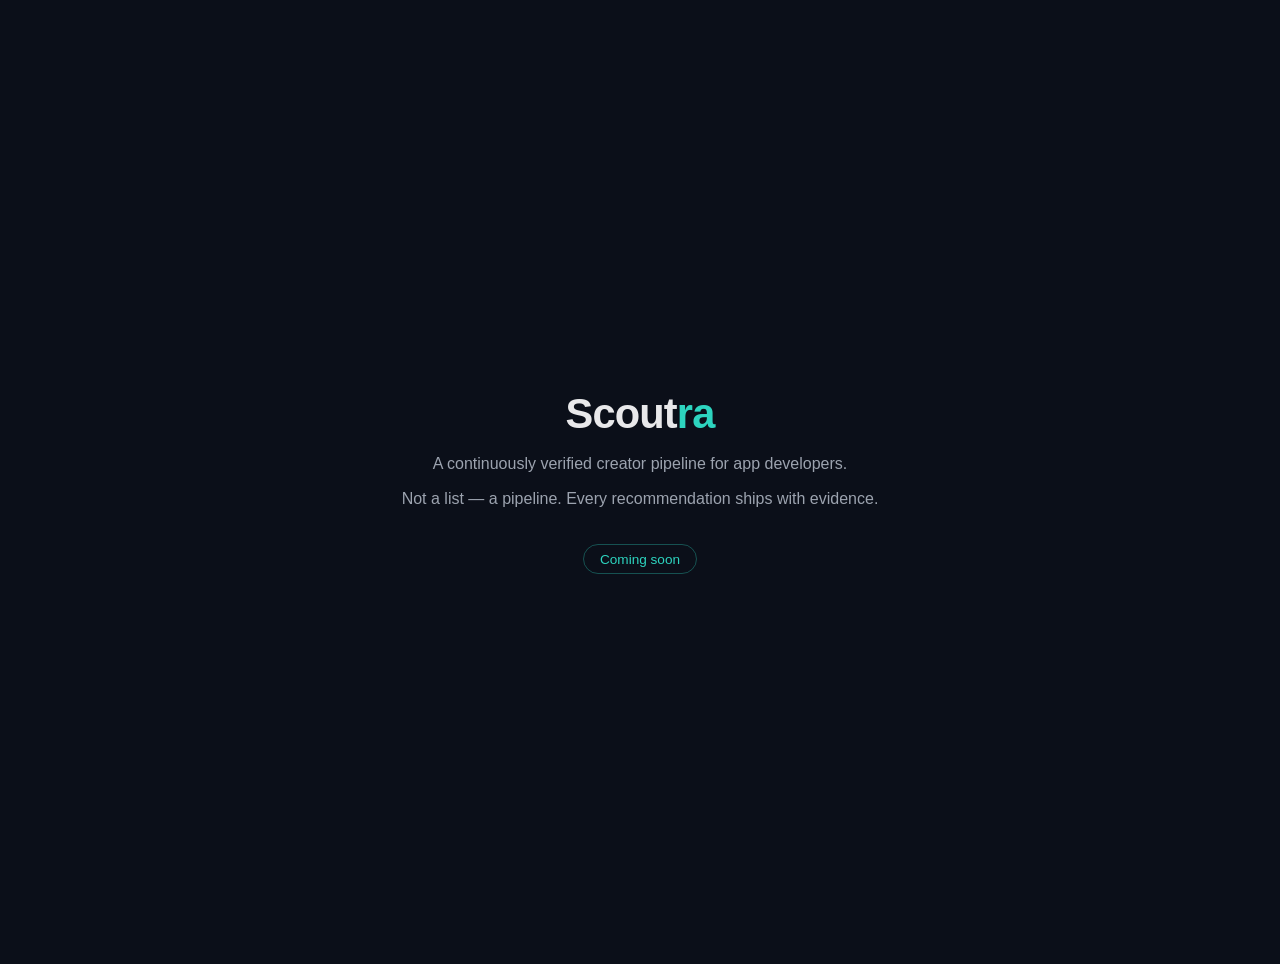
==== index.html @ 8a84fe9d "佔位頁：定位一句話＋coming soon（正式設計待使用者提供設計方向） Co-Authored-By: Claude Opus 5 <noreply@anthropic.com> Claude-S" ====
<!DOCTYPE html>
<html lang="en">
<head>
<meta charset="utf-8">
<meta name="viewport" content="width=device-width, initial-scale=1">
<title>Scoutra — verified creator pipeline for app developers</title>
<meta name="description" content="Scoutra finds, verifies, and keeps monitoring the creators who can actually promote your app. Every recommendation ships with evidence.">
<style>
  :root { color-scheme: light dark; }
  body {
    margin: 0; min-height: 100vh; display: grid; place-items: center;
    font-family: -apple-system, BlinkMacSystemFont, "Segoe UI", sans-serif;
    background: #0b0f19; color: #e8e8ea; text-align: center; padding: 2rem;
  }
  main { max-width: 34rem; }
  h1 { font-size: 2.6rem; letter-spacing: -0.02em; margin: 0 0 .75rem; }
  h1 span { color: #2dd4bf; }
  p { line-height: 1.7; color: #9ca3af; margin: 0 0 .5rem; }
  .soon { display: inline-block; margin-top: 1.5rem; padding: .4rem 1rem;
    border: 1px solid #2dd4bf55; border-radius: 999px; color: #2dd4bf; font-size: .85rem; }
</style>
</head>
<body>
<main>
  <h1>Scout<span>ra</span></h1>
  <p>A continuously verified creator pipeline for app developers.</p>
  <p>Not a list — a pipeline. Every recommendation ships with evidence.</p>
  <div class="soon">Coming soon</div>
</main>
</body>
</html>
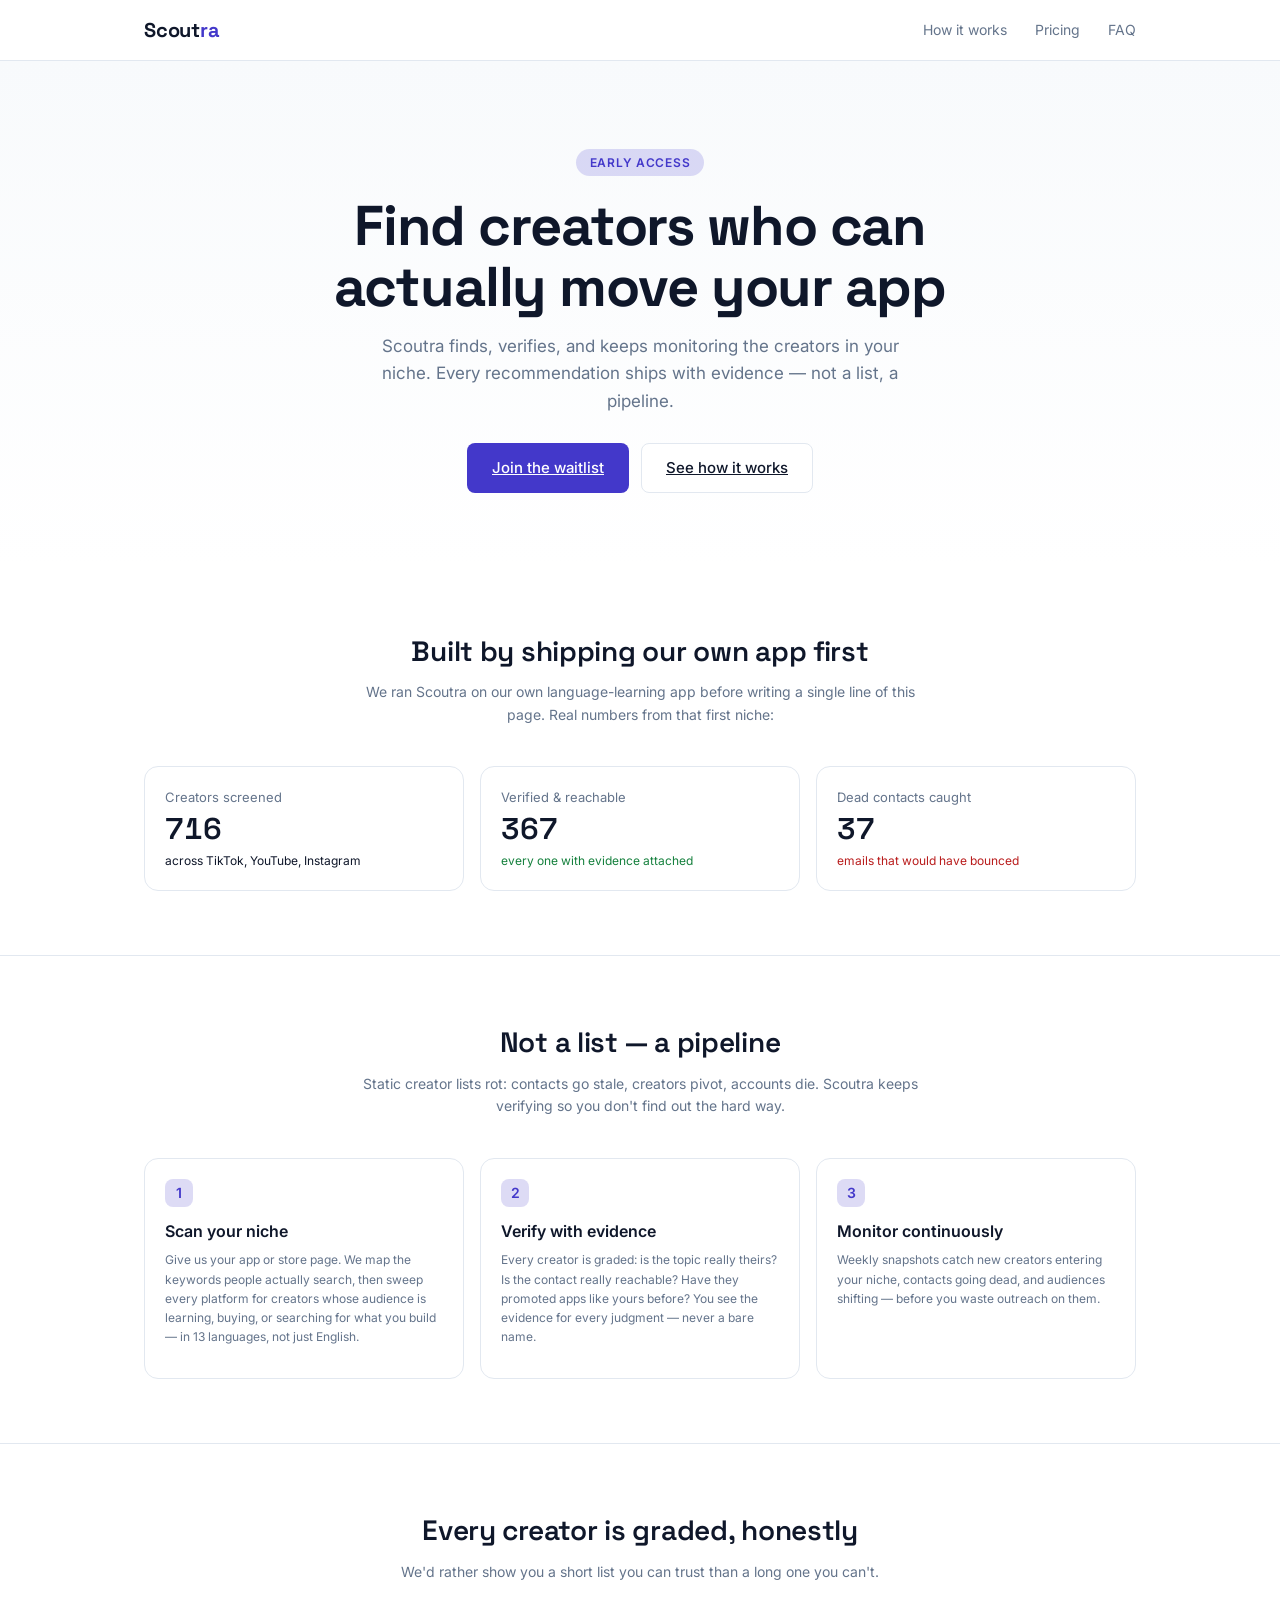
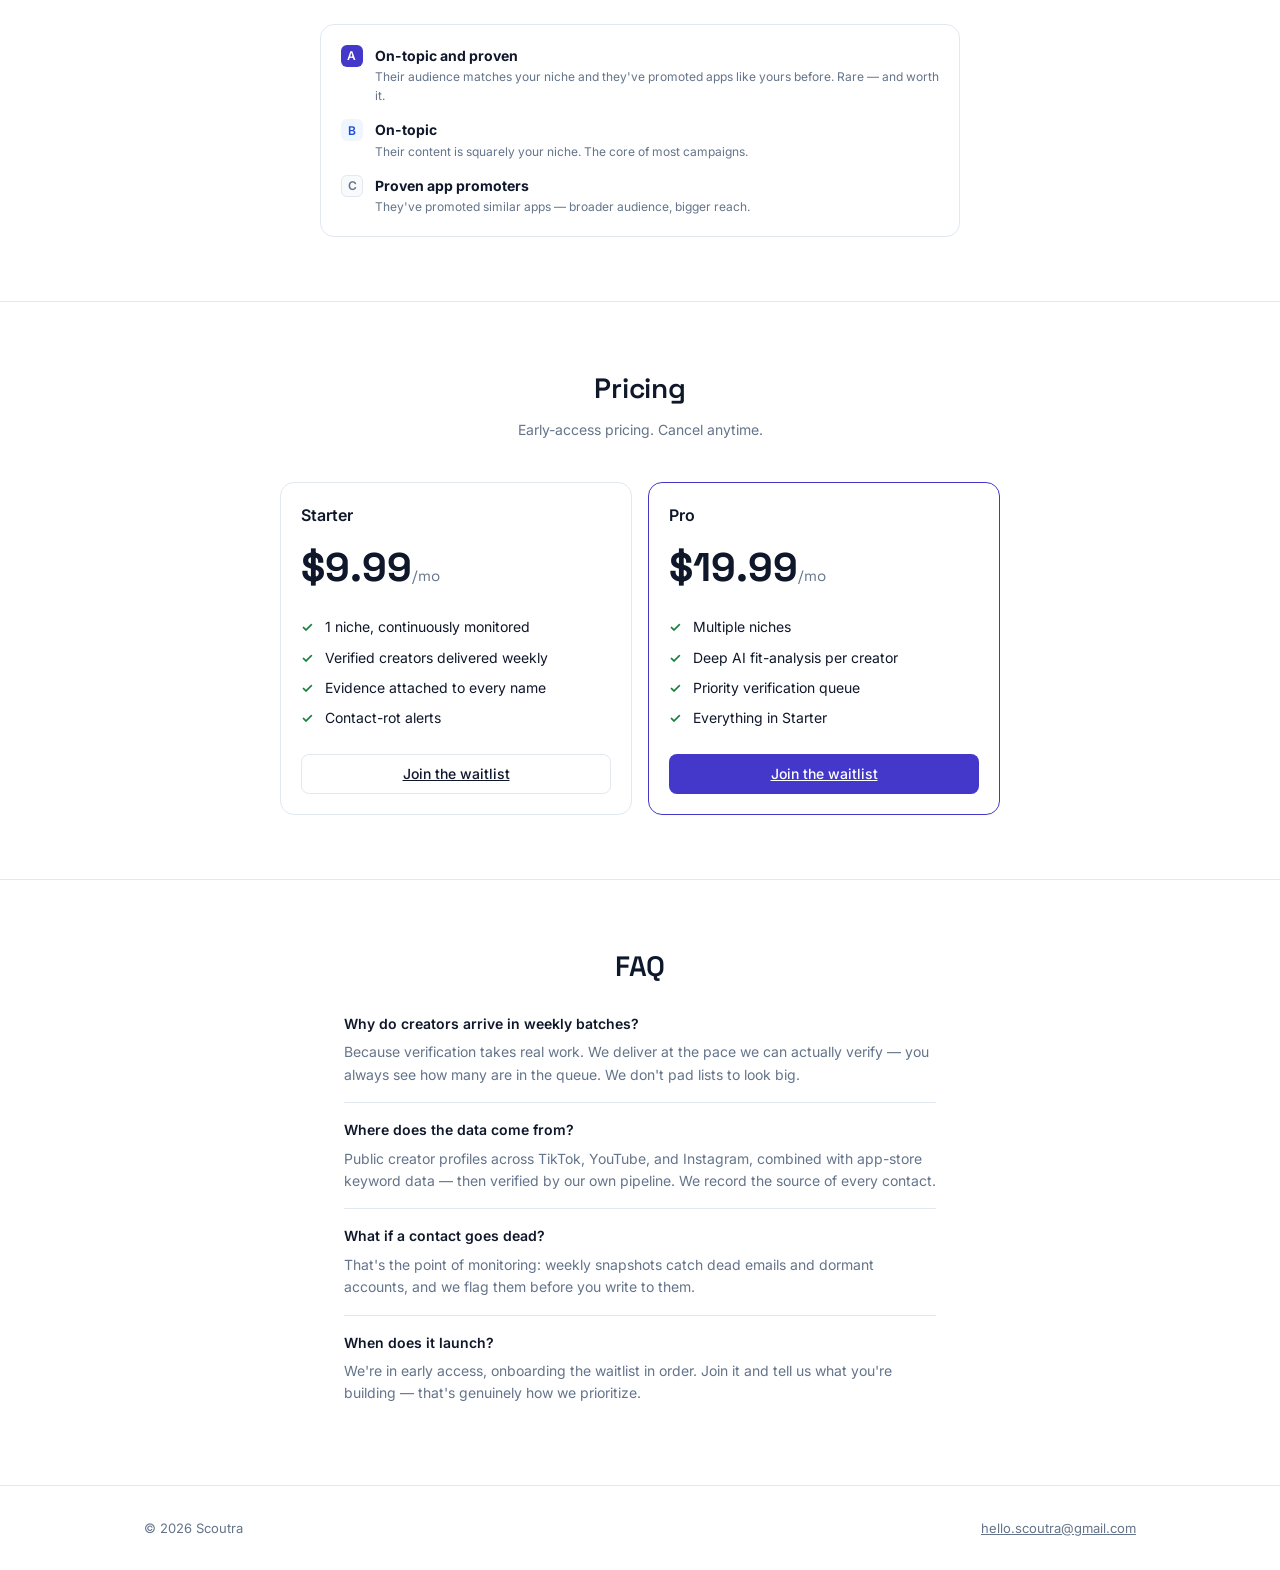
==== commit 6504e99e: "正式 landing page（Hero A 定稿）＋設計系統收斂移除 Hero B Hero Direction A（淺底靛藍）2026/8/2 使用者拍板。landing 全部走 design t" ====
--- a/index.html
+++ b/index.html
@@ -3,29 +3,157 @@
 <head>
 <meta charset="utf-8">
 <meta name="viewport" content="width=device-width, initial-scale=1">
-<title>Scoutra — verified creator pipeline for app developers</title>
-<meta name="description" content="Scoutra finds, verifies, and keeps monitoring the creators who can actually promote your app. Every recommendation ships with evidence.">
+<title>Scoutra — a verified creator pipeline for app developers</title>
+<meta name="description" content="Scoutra finds, verifies, and keeps monitoring the creators who can actually promote your app. Every recommendation ships with evidence — not a list, a pipeline.">
+<link rel="stylesheet" href="design/styles.css">
 <style>
-  :root { color-scheme: light dark; }
-  body {
-    margin: 0; min-height: 100vh; display: grid; place-items: center;
-    font-family: -apple-system, BlinkMacSystemFont, "Segoe UI", sans-serif;
-    background: #0b0f19; color: #e8e8ea; text-align: center; padding: 2rem;
-  }
-  main { max-width: 34rem; }
-  h1 { font-size: 2.6rem; letter-spacing: -0.02em; margin: 0 0 .75rem; }
-  h1 span { color: #2dd4bf; }
-  p { line-height: 1.7; color: #9ca3af; margin: 0 0 .5rem; }
-  .soon { display: inline-block; margin-top: 1.5rem; padding: .4rem 1rem;
-    border: 1px solid #2dd4bf55; border-radius: 999px; color: #2dd4bf; font-size: .85rem; }
+  body { padding: 0; }
+  .wrap { max-width: 1040px; margin: 0 auto; padding: 0 24px; }
+  header.site { border-bottom: 1px solid var(--border); background: var(--background); }
+  header.site .wrap { display: flex; align-items: center; justify-content: space-between; height: 60px; }
+  .logo { font-family: var(--font-display); font-weight: 700; font-size: 20px; letter-spacing: -0.01em; }
+  .logo span { color: var(--primary); }
+  nav a { color: var(--muted-foreground); text-decoration: none; font-size: 14px; margin-left: 24px; }
+  nav a:hover { color: var(--foreground); }
+
+  .hero { padding: 88px 0 72px; text-align: center; background: linear-gradient(180deg, var(--surface), var(--background)); }
+  .eyebrow { display: inline-block; font-size: 12px; font-weight: 600; letter-spacing: .06em; text-transform: uppercase; color: var(--primary); background: var(--ring-soft); border-radius: 999px; padding: 4px 14px; margin-bottom: 20px; }
+  .hero h1 { font-family: var(--font-display); font-weight: 700; font-size: clamp(34px, 6vw, 56px); line-height: 1.08; letter-spacing: -0.02em; margin: 0 0 16px; }
+  .hero .sub { font-size: 17px; color: var(--muted-foreground); max-width: 540px; margin: 0 auto 28px; }
+  .cta-row { display: flex; gap: 12px; justify-content: center; flex-wrap: wrap; }
+  .btn-lg { padding: 12px 24px; font-size: 15px; }
+
+  section { padding: 64px 0; }
+  section + section { border-top: 1px solid var(--border); }
+  .section-title { font-family: var(--font-display); font-weight: 600; font-size: 28px; letter-spacing: -0.01em; margin: 0 0 8px; text-align: center; }
+  .section-sub { color: var(--muted-foreground); text-align: center; max-width: 560px; margin: 0 auto 40px; }
+
+  .grid-3 { display: grid; grid-template-columns: repeat(3, 1fr); gap: 16px; }
+  .grid-2 { display: grid; grid-template-columns: 1fr 1fr; gap: 16px; }
+  @media (max-width: 760px) { .grid-3, .grid-2 { grid-template-columns: 1fr; } }
+
+  .step-num { display: inline-flex; align-items: center; justify-content: center; width: 28px; height: 28px; border-radius: 8px; background: var(--ring-soft); color: var(--primary); font-weight: 600; font-size: 14px; margin-bottom: 12px; }
+  .tier-row { display: flex; gap: 12px; align-items: flex-start; margin-bottom: 14px; }
+  .price { font-family: var(--font-display); font-size: 40px; font-weight: 700; }
+  .price small { font-size: 15px; font-weight: 400; color: var(--muted-foreground); }
+  ul.checks { list-style: none; padding: 0; margin: 16px 0 24px; }
+  ul.checks li { padding-left: 24px; position: relative; margin-bottom: 8px; font-size: 14px; }
+  ul.checks li::before { content: "✓"; position: absolute; left: 0; color: var(--success); font-weight: 600; }
+  .faq-item { border-bottom: 1px solid var(--border); padding: 16px 0; }
+  .faq-item h4 { margin: 0 0 6px; }
+  .faq-item p { margin: 0; color: var(--muted-foreground); font-size: 14px; }
+  footer.site { border-top: 1px solid var(--border); padding: 32px 0; color: var(--muted-foreground); font-size: 13px; }
+  footer.site .wrap { display: flex; justify-content: space-between; flex-wrap: wrap; gap: 12px; }
 </style>
 </head>
 <body>
-<main>
-  <h1>Scout<span>ra</span></h1>
-  <p>A continuously verified creator pipeline for app developers.</p>
-  <p>Not a list — a pipeline. Every recommendation ships with evidence.</p>
-  <div class="soon">Coming soon</div>
-</main>
+
+<header class="site">
+  <div class="wrap">
+    <div class="logo">Scout<span>ra</span></div>
+    <nav>
+      <a href="#how">How it works</a>
+      <a href="#pricing">Pricing</a>
+      <a href="#faq">FAQ</a>
+    </nav>
+  </div>
+</header>
+
+<div class="hero">
+  <div class="wrap">
+    <span class="eyebrow">Early access</span>
+    <h1>Find creators who can<br>actually move your app</h1>
+    <p class="sub">Scoutra finds, verifies, and keeps monitoring the creators in your niche. Every recommendation ships with evidence — not a list, a pipeline.</p>
+    <div class="cta-row">
+      <a class="btn btn-primary btn-lg" href="mailto:hello.scoutra@gmail.com?subject=Scoutra%20waitlist&body=App%20or%20site%20I%20want%20to%20promote%3A%20">Join the waitlist</a>
+      <a class="btn btn-secondary btn-lg" href="#how">See how it works</a>
+    </div>
+  </div>
+</div>
+
+<section id="evidence">
+  <div class="wrap">
+    <h2 class="section-title">Built by shipping our own app first</h2>
+    <p class="section-sub">We ran Scoutra on our own language-learning app before writing a single line of this page. Real numbers from that first niche:</p>
+    <div class="grid-3">
+      <div class="card metric-card"><div class="metric-label">Creators screened</div><div class="metric-value">716</div><div class="metric-delta">across TikTok, YouTube, Instagram</div></div>
+      <div class="card metric-card"><div class="metric-label">Verified &amp; reachable</div><div class="metric-value">367</div><div class="metric-delta up">every one with evidence attached</div></div>
+      <div class="card metric-card"><div class="metric-label">Dead contacts caught</div><div class="metric-value">37</div><div class="metric-delta down">emails that would have bounced</div></div>
+    </div>
+  </div>
+</section>
+
+<section id="how">
+  <div class="wrap">
+    <h2 class="section-title">Not a list — a pipeline</h2>
+    <p class="section-sub">Static creator lists rot: contacts go stale, creators pivot, accounts die. Scoutra keeps verifying so you don't find out the hard way.</p>
+    <div class="grid-3">
+      <div class="card"><div class="step-num">1</div><h3 class="ds-h3">Scan your niche</h3><p class="caption" style="margin-top:6px">Give us your app or store page. We map the keywords people actually search, then sweep every platform for creators whose audience is learning, buying, or searching for what you build — in 13 languages, not just English.</p></div>
+      <div class="card"><div class="step-num">2</div><h3 class="ds-h3">Verify with evidence</h3><p class="caption" style="margin-top:6px">Every creator is graded: is the topic really theirs? Is the contact really reachable? Have they promoted apps like yours before? You see the evidence for every judgment — never a bare name.</p></div>
+      <div class="card"><div class="step-num">3</div><h3 class="ds-h3">Monitor continuously</h3><p class="caption" style="margin-top:6px">Weekly snapshots catch new creators entering your niche, contacts going dead, and audiences shifting — before you waste outreach on them.</p></div>
+    </div>
+  </div>
+</section>
+
+<section id="tiers">
+  <div class="wrap">
+    <h2 class="section-title">Every creator is graded, honestly</h2>
+    <p class="section-sub">We'd rather show you a short list you can trust than a long one you can't.</p>
+    <div class="card" style="max-width:640px;margin:0 auto">
+      <div class="tier-row"><span class="tier tier-a">A</span><div><b>On-topic and proven</b><div class="caption">Their audience matches your niche and they've promoted apps like yours before. Rare — and worth it.</div></div></div>
+      <div class="tier-row"><span class="tier tier-b">B</span><div><b>On-topic</b><div class="caption">Their content is squarely your niche. The core of most campaigns.</div></div></div>
+      <div class="tier-row" style="margin-bottom:0"><span class="tier tier-c">C</span><div><b>Proven app promoters</b><div class="caption">They've promoted similar apps — broader audience, bigger reach.</div></div></div>
+    </div>
+  </div>
+</section>
+
+<section id="pricing">
+  <div class="wrap">
+    <h2 class="section-title">Pricing</h2>
+    <p class="section-sub">Early-access pricing. Cancel anytime.</p>
+    <div class="grid-2" style="max-width:720px;margin:0 auto">
+      <div class="card">
+        <h3 class="ds-h3">Starter</h3>
+        <div class="price" style="margin-top:8px">$9.99<small>/mo</small></div>
+        <ul class="checks">
+          <li>1 niche, continuously monitored</li>
+          <li>Verified creators delivered weekly</li>
+          <li>Evidence attached to every name</li>
+          <li>Contact-rot alerts</li>
+        </ul>
+        <a class="btn btn-secondary" style="width:100%;justify-content:center" href="mailto:hello.scoutra@gmail.com?subject=Scoutra%20waitlist%20(Starter)">Join the waitlist</a>
+      </div>
+      <div class="card" style="border-color:var(--primary)">
+        <h3 class="ds-h3">Pro</h3>
+        <div class="price" style="margin-top:8px">$19.99<small>/mo</small></div>
+        <ul class="checks">
+          <li>Multiple niches</li>
+          <li>Deep AI fit-analysis per creator</li>
+          <li>Priority verification queue</li>
+          <li>Everything in Starter</li>
+        </ul>
+        <a class="btn btn-primary" style="width:100%;justify-content:center" href="mailto:hello.scoutra@gmail.com?subject=Scoutra%20waitlist%20(Pro)">Join the waitlist</a>
+      </div>
+    </div>
+  </div>
+</section>
+
+<section id="faq">
+  <div class="wrap" style="max-width:640px">
+    <h2 class="section-title">FAQ</h2>
+    <div class="faq-item"><h4 class="ds-h4">Why do creators arrive in weekly batches?</h4><p>Because verification takes real work. We deliver at the pace we can actually verify — you always see how many are in the queue. We don't pad lists to look big.</p></div>
+    <div class="faq-item"><h4 class="ds-h4">Where does the data come from?</h4><p>Public creator profiles across TikTok, YouTube, and Instagram, combined with app-store keyword data — then verified by our own pipeline. We record the source of every contact.</p></div>
+    <div class="faq-item"><h4 class="ds-h4">What if a contact goes dead?</h4><p>That's the point of monitoring: weekly snapshots catch dead emails and dormant accounts, and we flag them before you write to them.</p></div>
+    <div class="faq-item" style="border-bottom:none"><h4 class="ds-h4">When does it launch?</h4><p>We're in early access, onboarding the waitlist in order. Join it and tell us what you're building — that's genuinely how we prioritize.</p></div>
+  </div>
+</section>
+
+<footer class="site">
+  <div class="wrap">
+    <div>© 2026 Scoutra</div>
+    <div><a href="mailto:hello.scoutra@gmail.com" style="color:inherit">hello.scoutra@gmail.com</a></div>
+  </div>
+</footer>
+
 </body>
 </html>
--- a/design/styles.css
+++ b/design/styles.css
@@ -0,0 +1,120 @@
+/* Scoutra Design System — single source of truth.
+   Direction: restrained enterprise SaaS. White + cold gray, deep indigo primary,
+   1px neutral borders, minimal shadows. Radius: 14px cards / 8px controls. */
+@import url('https://fonts.googleapis.com/css2?family=Inter:wght@400;500;600&family=Space+Grotesk:wght@500;600;700&display=swap');
+@import url('tokens/tokens.css');
+
+* { box-sizing: border-box; }
+body {
+  margin: 0; padding: 24px;
+  font-family: var(--font-body);
+  font-size: 14px; line-height: 1.6;
+  color: var(--foreground); background: var(--background);
+}
+
+/* ---------- Typography ---------- */
+.display, h1.ds { font-family: var(--font-display); font-weight: 700; font-size: 44px; line-height: 1.1; letter-spacing: -0.02em; margin: 0; }
+h1.ds-h1 { font-family: var(--font-display); font-weight: 600; font-size: 30px; line-height: 1.2; letter-spacing: -0.01em; margin: 0; }
+h2.ds-h2 { font-family: var(--font-display); font-weight: 600; font-size: 22px; line-height: 1.3; margin: 0; }
+h3.ds-h3 { font-family: var(--font-body); font-weight: 600; font-size: 16px; margin: 0; }
+h4.ds-h4 { font-family: var(--font-body); font-weight: 600; font-size: 14px; margin: 0; }
+.body-lg { font-size: 16px; }
+.caption { font-size: 12px; color: var(--muted-foreground); }
+.label { font-size: 12px; font-weight: 600; text-transform: uppercase; letter-spacing: 0.05em; color: var(--muted-foreground); }
+.mono { font-variant-numeric: tabular-nums; }
+
+/* ---------- Buttons (radius 8px) ---------- */
+.btn {
+  display: inline-flex; align-items: center; gap: 8px;
+  font: inherit; font-weight: 500; font-size: 14px;
+  padding: 8px 16px; border-radius: var(--radius-control);
+  border: 1px solid transparent; cursor: pointer;
+  transition: background-color .15s, border-color .15s, color .15s, transform .15s;
+}
+.btn:focus-visible { outline: 2px solid var(--ring); outline-offset: 2px; }
+.btn-primary { background: var(--primary); color: var(--primary-foreground); }
+.btn-primary:hover { background: var(--primary-hover); }
+.btn-secondary { background: var(--background); color: var(--foreground); border-color: var(--border); }
+.btn-secondary:hover { border-color: var(--border-strong); background: var(--surface); }
+.btn-ghost { background: transparent; color: var(--muted-foreground); }
+.btn-ghost:hover { background: var(--surface); color: var(--foreground); }
+.btn-destructive { background: var(--danger); color: #fff; }
+.btn-destructive:hover { background: var(--danger-hover); }
+.btn:disabled { opacity: .45; cursor: not-allowed; }
+.btn-sm { padding: 5px 12px; font-size: 13px; }
+.btn .spinner {
+  width: 14px; height: 14px; border-radius: 50%;
+  border: 2px solid currentColor; border-top-color: transparent;
+  animation: spin .7s linear infinite;
+}
+@keyframes spin { to { transform: rotate(360deg); } }
+
+/* ---------- Inputs ---------- */
+.field { display: flex; flex-direction: column; gap: 6px; max-width: 320px; }
+.field-label { font-size: 13px; font-weight: 500; }
+.input, .select {
+  font: inherit; font-size: 14px; width: 100%;
+  padding: 8px 12px; border-radius: var(--radius-control);
+  border: 1px solid var(--border); background: var(--background); color: var(--foreground);
+  transition: border-color .15s, box-shadow .15s;
+}
+.input::placeholder { color: var(--muted-foreground); }
+.input:focus, .select:focus { outline: none; border-color: var(--primary); box-shadow: 0 0 0 3px var(--ring-soft); }
+.input.error { border-color: var(--danger); }
+.input.error:focus { box-shadow: 0 0 0 3px var(--danger-soft); }
+.input:disabled { background: var(--surface); color: var(--muted-foreground); cursor: not-allowed; }
+.field .hint { font-size: 12px; color: var(--muted-foreground); }
+.field .hint.error-text { color: var(--danger); }
+
+/* ---------- Badges ---------- */
+.badge {
+  display: inline-flex; align-items: center; gap: 4px;
+  font-size: 12px; font-weight: 500; padding: 2px 10px;
+  border-radius: 999px; border: 1px solid transparent;
+}
+.badge-success { background: var(--success-soft); color: var(--success); border-color: color-mix(in srgb, var(--success) 25%, transparent); }
+.badge-warning { background: var(--warning-soft); color: var(--warning); border-color: color-mix(in srgb, var(--warning) 25%, transparent); }
+.badge-danger  { background: var(--danger-soft); color: var(--danger); border-color: color-mix(in srgb, var(--danger) 25%, transparent); }
+.badge-info    { background: var(--info-soft); color: var(--info); border-color: color-mix(in srgb, var(--info) 25%, transparent); }
+.badge-neutral { background: var(--surface); color: var(--muted-foreground); border-color: var(--border); }
+.tier { display: inline-flex; align-items: center; justify-content: center; width: 22px; height: 22px; border-radius: 6px; font-size: 12px; font-weight: 600; }
+.tier-a { background: var(--primary); color: #fff; }
+.tier-b { background: var(--info-soft); color: var(--info); }
+.tier-c { background: var(--surface); color: var(--muted-foreground); border: 1px solid var(--border); }
+
+/* ---------- Cards (radius 14px) ---------- */
+.card {
+  background: var(--background); border: 1px solid var(--border);
+  border-radius: var(--radius-card); padding: 20px;
+  transition: border-color .15s, transform .15s;
+}
+.card.interactive:hover { border-color: var(--border-strong); transform: translateY(-1px); }
+.metric-card .metric-label { font-size: 13px; color: var(--muted-foreground); margin-bottom: 4px; }
+.metric-card .metric-value { font-family: var(--font-display); font-size: 30px; font-weight: 600; line-height: 1.1; font-variant-numeric: tabular-nums; }
+.metric-card .metric-delta { font-size: 12px; margin-top: 6px; }
+.metric-delta.up { color: var(--success); }
+.metric-delta.down { color: var(--danger); }
+
+/* ---------- Table ---------- */
+.table-wrap { border: 1px solid var(--border); border-radius: var(--radius-card); overflow: hidden; }
+table.ds { width: 100%; border-collapse: collapse; font-size: 14px; background: var(--background); }
+table.ds th {
+  text-align: left; font-size: 12px; font-weight: 600; text-transform: uppercase; letter-spacing: .04em;
+  color: var(--muted-foreground); background: var(--surface);
+  padding: 10px 16px; border-bottom: 1px solid var(--border); white-space: nowrap;
+}
+table.ds td { padding: 0 16px; height: 56px; border-bottom: 1px solid var(--border); vertical-align: middle; }
+table.ds tr:last-child td { border-bottom: none; }
+table.ds tbody tr:hover { background: var(--surface); }
+.th-sort { cursor: pointer; } .th-sort::after { content: " ↓"; color: var(--primary); }
+
+/* ---------- States ---------- */
+.skeleton { border-radius: 6px; background: linear-gradient(90deg, var(--surface) 25%, var(--border) 50%, var(--surface) 75%); background-size: 200% 100%; animation: shimmer 1.4s infinite; }
+@keyframes shimmer { to { background-position: -200% 0; } }
+.empty-state { text-align: center; padding: 48px 24px; color: var(--muted-foreground); }
+.empty-state .empty-title { font-weight: 600; color: var(--foreground); margin-bottom: 4px; }
+.error-banner {
+  display: flex; gap: 10px; align-items: flex-start;
+  background: var(--danger-soft); border: 1px solid color-mix(in srgb, var(--danger) 25%, transparent);
+  color: var(--danger); border-radius: var(--radius-control); padding: 12px 14px; font-size: 13px;
+}
